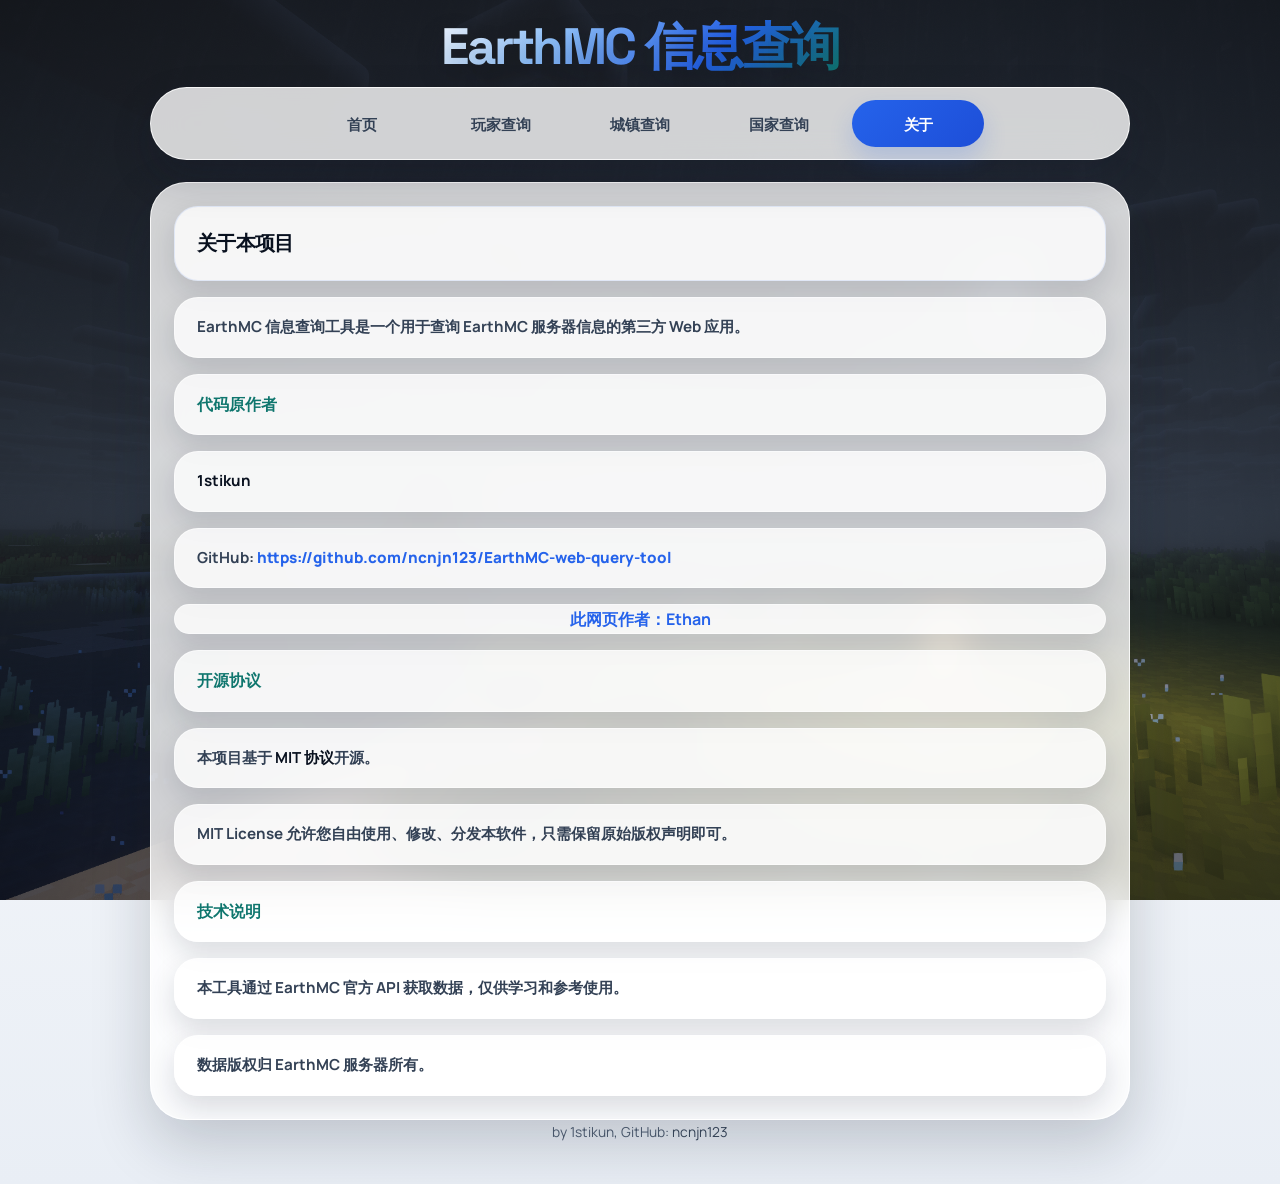
==== about.html @ 9e584c59 "Add files via upload" ====
<!DOCTYPE html>
<html lang="zh-cn">
<head>
    <meta charset="UTF-8">
    <meta name="viewport" content="width=device-width, initial-scale=1.0">
    <link href="style/style-main.css?v=20260423-uiverse-1" rel="stylesheet">
    <title>Earthmc 信息查询工具 关于</title>
</head>
<body class="page-about">
    <header id="pageHeader">
        <h1>EarthMC 信息查询</h1>
    </header>
    <nav id="mainNav">
        <a href="index.html">首页</a>
        <a href="players.html">玩家查询</a>
        <a href="towns.html">城镇查询</a>
        <a href="nations.html">国家查询</a>
        <a id="selected" href="about.html">关于</a>
    </nav>
    <main id="mainArea">
        <div id="serverImformations">
            <h2>关于本项目</h2>
            <p>EarthMC 信息查询工具是一个用于查询 EarthMC 服务器信息的第三方 Web 应用。</p>
            
            <h3>代码原作者</h3>
            <p><strong>1stikun</strong></p>
            <p>GitHub: <a href="https://github.com/ncnjn123/EarthMC-web-query-tool" target="_blank">https://github.com/ncnjn123/EarthMC-web-query-tool</a></p>

            <div class="web-author">
                <p style="text-align: center; color: #2563eb;"><strong>此网页作者：Ethan</strong></p>
            </div>
            
            <h3>开源协议</h3>
            <p>本项目基于 <strong>MIT 协议</strong>开源。</p>
            <p>MIT License 允许您自由使用、修改、分发本软件，只需保留原始版权声明即可。</p>
            
            <h3>技术说明</h3>
            <p>本工具通过 EarthMC 官方 API 获取数据，仅供学习和参考使用。</p>
            <p>数据版权归 EarthMC 服务器所有。</p>
        </div>
    </main>
    <footer>
        <p>by 1stikun, GitHub: <a href="https://github.com/ncnjn123/">ncnjn123</a></p>
    </footer>
    <script src="javascript/effects.js?v=20260423-uiverse-1"></script>
</body>
</html>
---- style/style-main.css ----
@import url("https://fonts.googleapis.com/css2?family=Manrope:wght@400;500;600;700;800&family=Space+Grotesk:wght@500;700&display=swap");

:root {
  --display-font: "Space Grotesk", "Segoe UI", sans-serif;
  --body-font: "Manrope", "PingFang SC", "Microsoft YaHei", sans-serif;
  --primary: #2563eb;
  --primary-strong: #1d4ed8;
  --secondary: #0f766e;
  --accent: #ea580c;
  --bg-page: #e9eef5;
  --bg-surface: rgba(255, 255, 255, 0.8);
  --bg-soft: #f8fafc;
  --bg-hover: #eff6ff;
  --border: rgba(255, 255, 255, 0.54);
  --border-strong: rgba(37, 99, 235, 0.28);
  --text: #09111f;
  --text-secondary: #334155;
  --text-muted: #475569;
  --shadow-sm: 0 12px 28px rgba(15, 23, 42, 0.14);
  --shadow-md: 0 24px 60px rgba(15, 23, 42, 0.2);
  --radius-xl: 32px;
  --radius-lg: 24px;
  --radius-md: 18px;
  --radius-sm: 12px;
  --radius-full: 999px;
  --transition: 0.22s ease;
}

*,
*::before,
*::after {
  margin: 0;
  padding: 0;
  box-sizing: border-box;
}

html {
  font-size: 16px;
  scroll-behavior: smooth;
}

body {
  min-height: 100vh;
  font-family: var(--body-font);
  color: var(--text);
  line-height: 1.75;
  overflow-x: hidden;
  background:
    url("../emc.png") center center / cover no-repeat fixed,
    linear-gradient(180deg, #ffffff 0%, var(--bg-page) 100%);
  position: relative;
}

body::before,
body::after {
  content: "";
  position: fixed;
  inset: 0;
  pointer-events: none;
}

body::before,
body::after {
  background: none;
  z-index: 0;
}

#pageHeader,
#mainNav,
main,
footer {
  position: relative;
  z-index: 1;
}

#pageHeader {
  padding: 1.25rem 1.5rem 0.85rem;
  text-align: center;
}

#pageHeader h1 {
  display: inline-block;
  padding: 0;
  border: none;
  border-radius: 0;
  background: linear-gradient(135deg, #eff6ff 0%, #93c5fd 28%, #2563eb 68%, #0f766e 100%);
  box-shadow: none;
  font-family: var(--display-font);
  font-size: clamp(2.2rem, 4vw, 3.4rem);
  font-weight: 700;
  letter-spacing: -0.05em;
  line-height: 1.05;
  -webkit-background-clip: text;
  background-clip: text;
  color: transparent;
  text-shadow: 0 10px 28px rgba(15, 23, 42, 0.22);
}

#mainNav {
  position: sticky;
  top: 12px;
  z-index: 100;
  display: flex;
  justify-content: center;
  align-items: center;
  flex-wrap: wrap;
  gap: 0.45rem;
  width: min(980px, calc(100% - 2rem));
  margin: 0 auto;
  padding: 0.75rem;
  background: rgba(255, 255, 255, 0.8);
  border: 1px solid rgba(255, 255, 255, 0.78);
  border-radius: var(--radius-full);
  box-shadow: 0 18px 42px rgba(15, 23, 42, 0.18);
  backdrop-filter: blur(18px);
  -webkit-backdrop-filter: blur(18px);
}

#mainNav a {
  flex: 0 1 132px;
  display: inline-flex;
  justify-content: center;
  align-items: center;
  min-height: 2.8rem;
  padding: 0.65rem 1rem;
  border-radius: var(--radius-full);
  color: var(--text-secondary);
  text-decoration: none;
  font-size: 0.93rem;
  font-weight: 900;
  letter-spacing: -0.01em;
  transition:
    transform var(--transition),
    background var(--transition),
    color var(--transition),
    box-shadow var(--transition);
}

#mainNav a:hover {
  color: var(--primary);
  background: var(--bg-hover);
}

#mainNav a#selected {
  color: #ffffff;
  background: linear-gradient(135deg, var(--primary), var(--primary-strong));
  box-shadow: 0 12px 24px rgba(37, 99, 235, 0.2);
}

main {
  max-width: 980px;
  margin: 1.35rem auto 0;
  padding: 0 1.2rem 3rem;
}

#mainArea {
  position: relative;
  overflow: hidden;
  padding: 1.45rem;
  background: rgba(255, 255, 255, 0.8);
  border: 1px solid rgba(255, 255, 255, 0.82);
  border-radius: var(--radius-xl);
  box-shadow: var(--shadow-md);
  backdrop-filter: blur(18px);
  -webkit-backdrop-filter: blur(18px);
}

#serverImformations {
  display: flex;
  flex-direction: column;
  gap: 1rem;
}

#serverImformations > h2,
#serverImformations > h3,
#serverImformations > div,
#serverImformations > button,
#serverImformations > p {
  position: relative;
  overflow: hidden;
  border-radius: var(--radius-lg);
  border: 1px solid var(--border);
  background: rgba(255, 255, 255, 0.8);
  box-shadow: var(--shadow-sm);
}

#currentVersionText {
  padding: 1.8rem 1.6rem;
  text-align: center;
  font-size: 1.15rem;
  font-weight: 900;
  color: var(--text);
  border-color: rgba(37, 99, 235, 0.14);
}

#currentVersionText::after {
  content: "";
  position: absolute;
  inset: auto 1.25rem 0.9rem;
  height: 1px;
  background: linear-gradient(90deg, transparent, rgba(37, 99, 235, 0.16), transparent);
}

#currentVersion {
  color: var(--primary);
  font-weight: 800;
  font-size: 1.2em;
}

#onlinePlayersText,
#votePartyText {
  padding: 1.2rem 1.45rem;
  text-align: center;
  font-size: 1rem;
  font-weight: 800;
  color: var(--text-secondary);
}

#onlinePlayers,
#maxPlayers {
  color: var(--primary);
  font-size: 1.42rem;
  font-weight: 800;
}

#vpRemains {
  color: var(--accent);
  font-size: 1.28rem;
  font-weight: 800;
}

#serverStatus,
#playerStatus {
  padding: 1.2rem 1.45rem;
  line-height: 2;
  color: var(--text-secondary);
  background: rgba(255, 255, 255, 0.8);
  font-weight: 700;
}

#serverStatus a,
#playerStatus a,
#serverImformations a {
  color: var(--primary);
  text-decoration: none;
  font-weight: 900;
}

#serverStatus a:hover,
#playerStatus a:hover,
#serverImformations a:hover {
  text-decoration: underline;
}

#dayProgressBar {
  width: 100%;
  height: 8px;
  margin-top: 0.55rem;
  border: none;
  border-radius: 999px;
  overflow: hidden;
  background: #dbe4f0;
}

#dayProgressBar::-webkit-progress-bar {
  background: #dbe4f0;
}

#dayProgressBar::-webkit-progress-value {
  background: linear-gradient(90deg, #2563eb, #0ea5e9);
}

button {
  align-self: center;
  min-width: 190px;
  padding: 0.98rem 1.7rem;
  border: none;
  border-radius: var(--radius-full);
  background: linear-gradient(135deg, var(--primary), var(--primary-strong));
  color: #ffffff;
  font-family: var(--body-font);
  font-size: 0.96rem;
  font-weight: 800;
  cursor: pointer;
  transition:
    transform var(--transition),
    box-shadow var(--transition),
    filter var(--transition);
}

button:hover {
  transform: translateY(-2px);
  box-shadow: 0 14px 28px rgba(37, 99, 235, 0.2);
  filter: saturate(1.05);
}

button:active {
  transform: translateY(0);
}

.ripple {
  position: absolute;
  border-radius: 50%;
  background: rgba(255, 255, 255, 0.35);
  transform: scale(0);
  animation: ripple-effect 0.5s ease-out;
  pointer-events: none;
}

@keyframes ripple-effect {
  to {
    transform: scale(3);
    opacity: 0;
  }
}

#refreshingStatus {
  padding: 0;
  border: none;
  box-shadow: none;
  background: transparent;
  text-align: center;
  color: var(--text-muted);
  font-size: 0.9rem;
}

#serverImformations > h2:not(#currentVersionText) {
  padding: 1.2rem 1.35rem;
  font-family: var(--display-font);
  font-size: 1.24rem;
  font-weight: 800;
  letter-spacing: -0.03em;
  color: var(--text);
  border-color: rgba(37, 99, 235, 0.1);
}

#serverImformations > h3:not(#onlinePlayersText):not(#votePartyText) {
  padding: 1rem 1.35rem;
  font-size: 0.98rem;
  font-weight: 900;
  color: var(--secondary);
  background: rgba(255, 255, 255, 0.8);
}

#serverImformations > p {
  padding: 1rem 1.35rem;
  color: var(--text-secondary);
  font-size: 0.95rem;
  font-weight: 700;
}

#serverImformations > p strong {
  color: var(--text);
}

body.page-home #mainArea,
body.page-about #mainArea {
  border-radius: 36px;
}

.loading-overlay {
  position: fixed;
  inset: 0;
  display: flex;
  flex-direction: column;
  align-items: center;
  justify-content: center;
  background: rgba(255, 255, 255, 0.78);
  backdrop-filter: blur(8px);
  -webkit-backdrop-filter: blur(8px);
  z-index: 9999;
  opacity: 0;
  visibility: hidden;
  transition: 0.3s ease;
}

.loading-overlay.active {
  opacity: 1;
  visibility: visible;
}

.loading-spinner {
  width: 44px;
  height: 44px;
  border: 3px solid #dbe4f0;
  border-top-color: var(--primary);
  border-radius: 50%;
  animation: spin 0.8s linear infinite;
}

@keyframes spin {
  to {
    transform: rotate(360deg);
  }
}

.loading-text {
  margin-top: 1rem;
  color: var(--text);
  font-size: 0.94rem;
  font-weight: 700;
}

footer {
  padding: 0 1.25rem 2.5rem;
  text-align: center;
  color: var(--text-muted);
  font-size: 0.86rem;
}

footer a {
  color: var(--text-secondary);
  text-decoration: none;
}

footer a:hover {
  color: var(--primary);
}

.interactive-surface {
  transition:
    transform var(--transition),
    box-shadow var(--transition),
    border-color var(--transition);
}

.interactive-surface::before {
  content: "";
  position: absolute;
  inset: 0;
  border-radius: inherit;
  background: radial-gradient(220px circle at var(--mx, 50%) var(--my, 50%), rgba(37, 99, 235, 0.14), transparent 55%);
  opacity: 0;
  pointer-events: none;
  transition: opacity var(--transition);
}

.interactive-surface:hover {
  transform: translateY(-2px);
  border-color: var(--border-strong);
}

.interactive-surface:hover::before {
  opacity: 1;
}

.interactive-surface > * {
  position: relative;
  z-index: 1;
}

::selection {
  background: rgba(37, 99, 235, 0.16);
  color: var(--text);
}

@media (max-width: 768px) {
  html {
    font-size: 15px;
  }

  #pageHeader {
    padding: 0.9rem 0.75rem 0.65rem;
  }

  #mainNav {
    width: calc(100% - 1rem);
    top: 8px;
    padding: 0.6rem;
    display: grid;
    grid-template-columns: repeat(5, minmax(0, 1fr));
    gap: 0.3rem;
    overflow: visible;
  }

  #mainNav::-webkit-scrollbar {
    display: none;
  }

  #mainNav a {
    flex: none;
    min-width: 0;
    width: 100%;
    padding: 0.55rem 0.2rem;
    font-size: clamp(0.66rem, 2.5vw, 0.78rem);
    white-space: nowrap;
  }

  main {
    padding: 0 1rem 2.2rem;
  }

  #mainArea {
    padding: 1rem;
    border-radius: 26px;
  }

  #serverStatus,
  #playerStatus {
    line-height: 1.85;
  }

  button {
    width: 100%;
  }
}
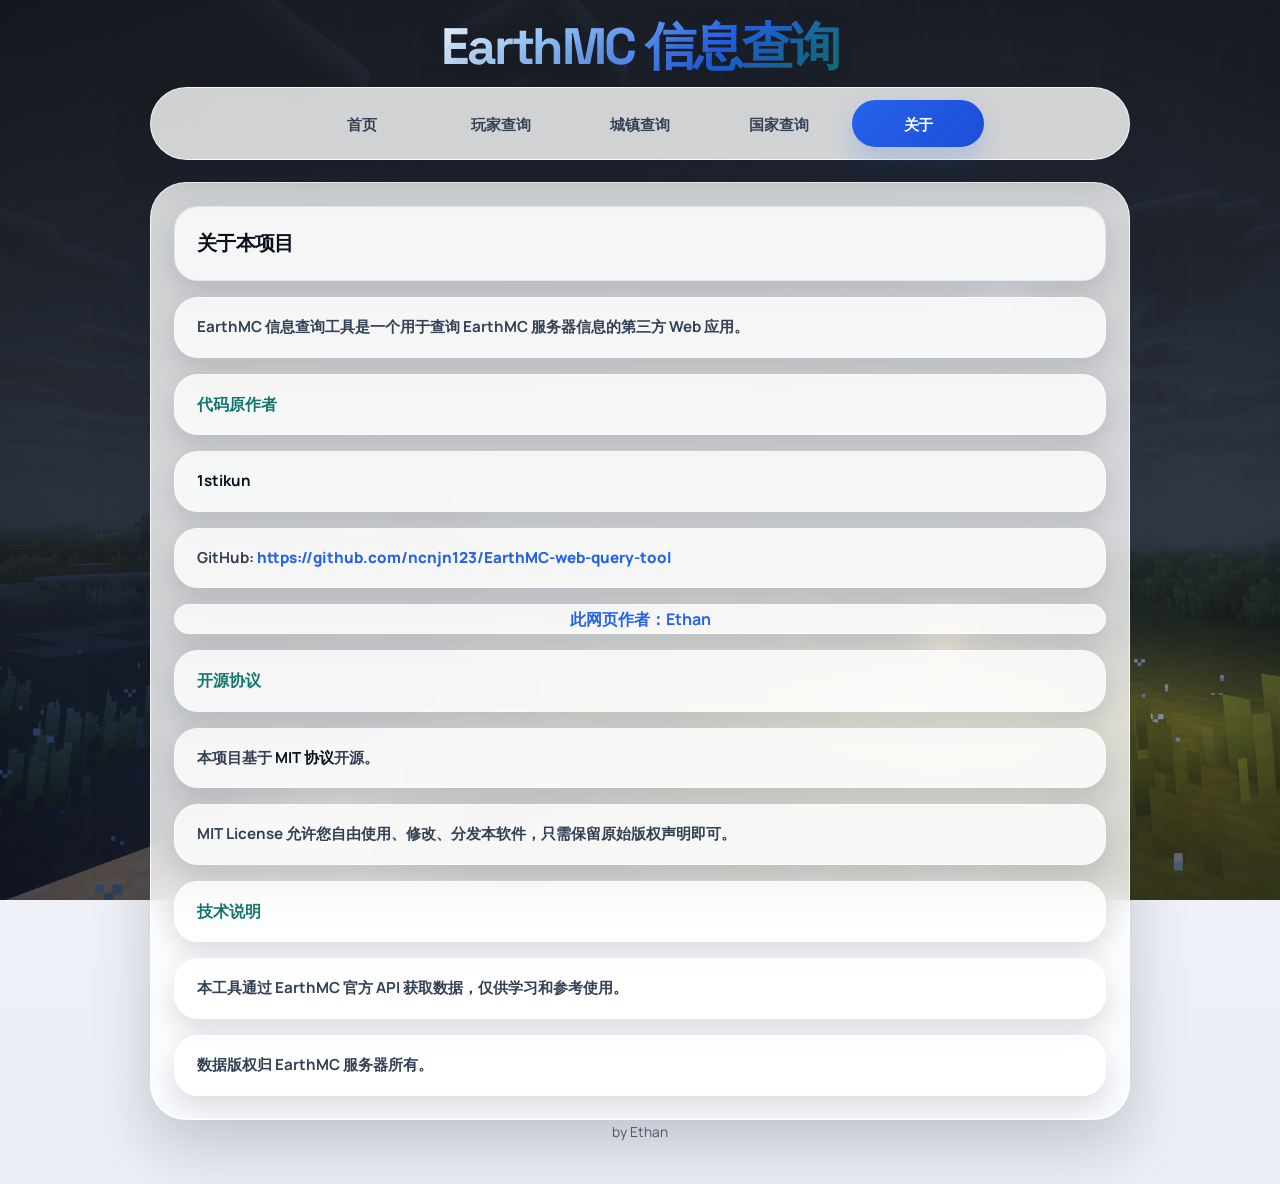
==== commit ec9936ac: "Add files via upload" ====
--- a/about.html
+++ b/about.html
@@ -40,7 +40,7 @@
         </div>
     </main>
     <footer>
-        <p>by 1stikun, GitHub: <a href="https://github.com/ncnjn123/">ncnjn123</a></p>
+        <p>by Ethan</p>
     </footer>
     <script src="javascript/effects.js?v=20260423-uiverse-1"></script>
 </body>
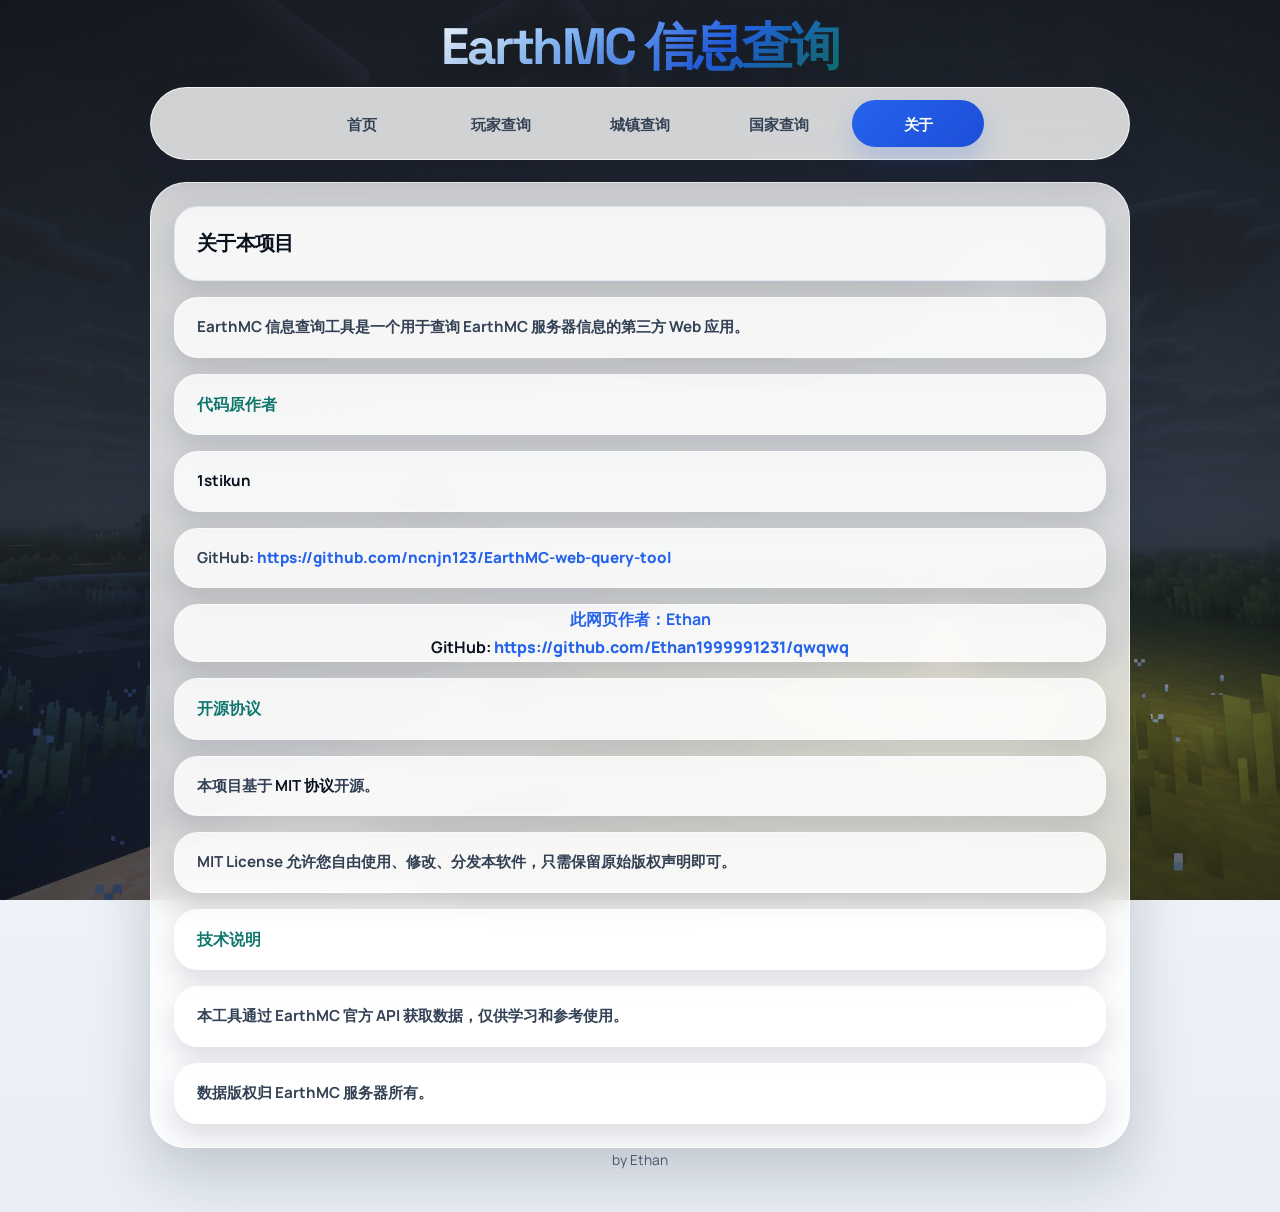
==== commit dc2a9f5e: "Add files via upload" ====
--- a/about.html
+++ b/about.html
@@ -3,10 +3,10 @@
 <head>
     <meta charset="UTF-8">
     <meta name="viewport" content="width=device-width, initial-scale=1.0">
-    <link href="style/style-main.css?v=20260423-uiverse-1" rel="stylesheet">
+    <link href="style/style-main.css?v=20260423-uiverse-1" rel="stylesheet">
     <title>Earthmc 信息查询工具 关于</title>
 </head>
-<body class="page-about">
+<body class="page-about">
     <header id="pageHeader">
         <h1>EarthMC 信息查询</h1>
     </header>
@@ -28,6 +28,7 @@
 
             <div class="web-author">
                 <p style="text-align: center; color: #2563eb;"><strong>此网页作者：Ethan</strong></p>
+                <p style="text-align: center; font-weight: 700;">GitHub: <a href="https://github.com/Ethan1999991231/qwqwq" target="_blank">https://github.com/Ethan1999991231/qwqwq</a></p>
             </div>
             
             <h3>开源协议</h3>
@@ -42,6 +43,6 @@
     <footer>
         <p>by Ethan</p>
     </footer>
-    <script src="javascript/effects.js?v=20260423-uiverse-1"></script>
-</body>
-</html>
+    <script src="javascript/effects.js?v=20260423-uiverse-1"></script>
+</body>
+</html>
